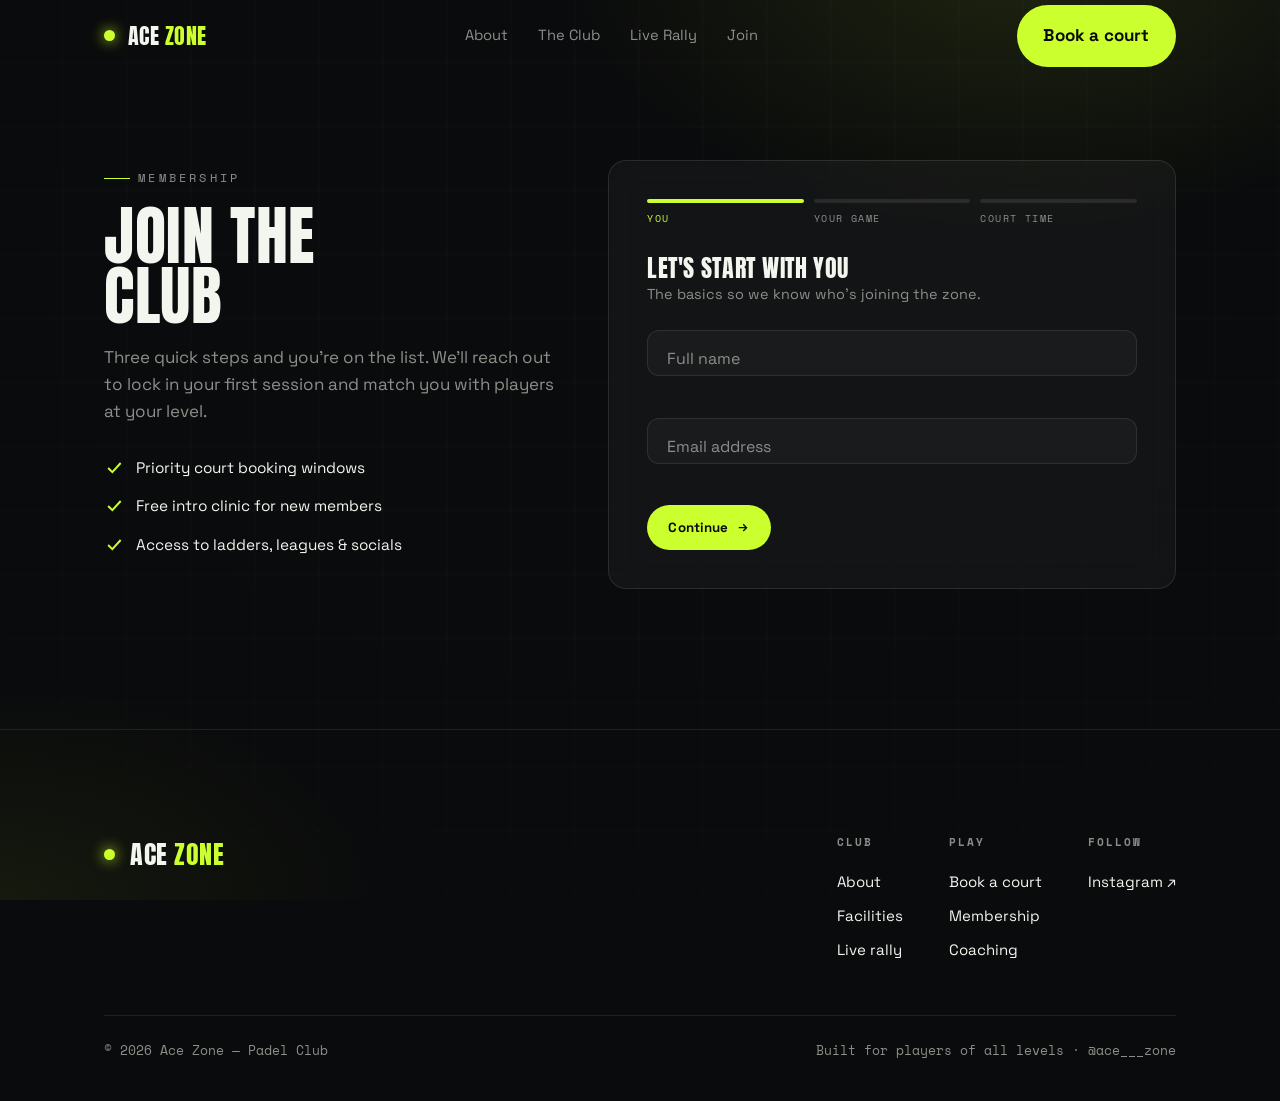
==== join.html @ 7cad42e4 "Embed live rally game in hero, move registration to its own page Removes the standalone rally.html p" ====
<!DOCTYPE html>
<html lang="en">
<head>
<meta charset="UTF-8" />
<meta name="viewport" content="width=device-width, initial-scale=1.0" />
<title>Join the Club — Ace Zone</title>
<meta name="description" content="Join Ace Zone — three quick steps and you're on the list. Premium padel courts, coaching, and a community that plays for keeps." />

<link rel="preconnect" href="https://fonts.googleapis.com">
<link rel="preconnect" href="https://fonts.gstatic.com" crossorigin>
<link href="https://fonts.googleapis.com/css2?family=Anton&family=Space+Grotesk:wght@400;500;600;700&family=Space+Mono:wght@400;700&display=swap" rel="stylesheet">

<link rel="stylesheet" href="styles.css">
</head>
<body>

<!-- ===================== NAV ===================== -->
<header class="nav" id="nav">
  <div class="wrap nav-inner">
    <a class="brand" href="index.html" aria-label="Ace Zone home">
      <span class="dot"></span><b>ACE<span class="z"> ZONE</span></b>
    </a>
    <nav class="nav-links" aria-label="Primary">
      <a href="index.html#about">About</a>
      <a href="index.html#areas">The Club</a>
      <a href="index.html#top">Live Rally</a>
      <a href="join.html">Join</a>
    </nav>
    <div class="nav-cta">
      <a href="join.html" class="btn">Book a court</a>
      <button class="burger" id="burger" aria-label="Open menu" aria-expanded="false" aria-controls="drawer">
        <span></span><span></span><span></span>
      </button>
    </div>
  </div>
</header>

<!-- mobile drawer -->
<nav class="drawer" id="drawer" aria-label="Mobile">
  <a href="index.html#about">About</a>
  <a href="index.html#areas">The Club</a>
  <a href="index.html#top">Live Rally</a>
  <a href="join.html">Join</a>
  <a href="join.html" class="btn drawer-cta">Book a court</a>
  <span class="ig">Instagram · @ace___zone</span>
</nav>

<main id="top">

<!-- ===================== REGISTRATION ===================== -->
<section class="section" id="join" style="padding-top:140px">
  <div class="wrap">
    <div class="join-grid">
      <div class="join-copy">
        <p class="eyebrow reveal">Membership</p>
        <h2 class="h-section reveal" data-delay="1">Join the<br>club</h2>
        <p class="reveal" data-delay="1" style="margin-top:18px">Three quick steps and you're on the list. We'll reach out to lock in your first session and match you with players at your level.</p>
        <ul class="perks reveal" data-delay="2">
          <li><svg viewBox="0 0 24 24" fill="none" stroke="currentColor" stroke-width="2.4"><path d="M5 12l5 5L20 6"/></svg> Priority court booking windows</li>
          <li><svg viewBox="0 0 24 24" fill="none" stroke="currentColor" stroke-width="2.4"><path d="M5 12l5 5L20 6"/></svg> Free intro clinic for new members</li>
          <li><svg viewBox="0 0 24 24" fill="none" stroke="currentColor" stroke-width="2.4"><path d="M5 12l5 5L20 6"/></svg> Access to ladders, leagues &amp; socials</li>
        </ul>
      </div>

      <!-- multi-step form -->
      <div class="form-card glass reveal" data-delay="2">
        <div class="steps-bar" id="stepsBar">
          <div class="step active" data-step="1"><div class="track"><i></i></div><div class="slabel">You</div></div>
          <div class="step" data-step="2"><div class="track"><i></i></div><div class="slabel">Your game</div></div>
          <div class="step" data-step="3"><div class="track"><i></i></div><div class="slabel">Court time</div></div>
        </div>

        <form id="joinForm" novalidate>
          <!-- step 1 -->
          <div class="step-panel show" data-panel="1">
            <h3>Let's start with you</h3>
            <p class="hint">The basics so we know who's joining the zone.</p>
            <div class="field">
              <input type="text" id="fullName" name="fullName" placeholder=" " autocomplete="name" />
              <label for="fullName">Full name</label>
              <div class="err" data-err="fullName"></div>
            </div>
            <div class="field">
              <input type="email" id="email" name="email" placeholder=" " autocomplete="email" />
              <label for="email">Email address</label>
              <div class="err" data-err="email"></div>
            </div>
            <div class="form-nav">
              <button type="button" class="linkbtn" hidden>Back</button>
              <button type="button" class="btn" data-next>Continue
                <svg viewBox="0 0 24 24" fill="none" stroke="currentColor" stroke-width="2.4"><path d="M5 12h14M13 6l6 6-6 6"/></svg>
              </button>
            </div>
          </div>

          <!-- step 2 -->
          <div class="step-panel" data-panel="2">
            <h3>Your game</h3>
            <p class="hint">So we can match you with the right players and courts.</p>
            <div class="field">
              <input type="tel" id="phone" name="phone" placeholder=" " autocomplete="tel" inputmode="tel" />
              <label for="phone">Phone number</label>
              <div class="err" data-err="phone"></div>
            </div>
            <div class="field-group" data-group="skill">
              <span class="gl">Skill level</span>
              <div class="chips">
                <label class="chip"><input type="radio" name="skill" value="Beginner"><span>Beginner</span></label>
                <label class="chip"><input type="radio" name="skill" value="Intermediate"><span>Intermediate</span></label>
                <label class="chip"><input type="radio" name="skill" value="Advanced"><span>Advanced</span></label>
              </div>
              <div class="group-err">Pick the level that fits you best.</div>
            </div>
            <div class="form-nav">
              <button type="button" class="linkbtn" data-back>Back</button>
              <button type="button" class="btn" data-next>Continue
                <svg viewBox="0 0 24 24" fill="none" stroke="currentColor" stroke-width="2.4"><path d="M5 12h14M13 6l6 6-6 6"/></svg>
              </button>
            </div>
          </div>

          <!-- step 3 -->
          <div class="step-panel" data-panel="3">
            <h3>When do you play?</h3>
            <p class="hint">Choose any times that usually work — pick at least one.</p>
            <div class="field-group" data-group="times">
              <span class="gl">Preferred booking times</span>
              <div class="chips">
                <label class="chip"><input type="checkbox" name="times" value="Weekday mornings"><span>Weekday mornings</span></label>
                <label class="chip"><input type="checkbox" name="times" value="Weekday evenings"><span>Weekday evenings</span></label>
                <label class="chip"><input type="checkbox" name="times" value="Weekend mornings"><span>Weekend mornings</span></label>
                <label class="chip"><input type="checkbox" name="times" value="Weekend evenings"><span>Weekend evenings</span></label>
              </div>
              <div class="group-err">Select at least one time that works for you.</div>
            </div>
            <div class="form-nav">
              <button type="button" class="linkbtn" data-back>Back</button>
              <button type="submit" class="btn">Join the club
                <svg viewBox="0 0 24 24" fill="none" stroke="currentColor" stroke-width="2.4"><path d="M5 12l5 5L20 6"/></svg>
              </button>
            </div>
          </div>
        </form>

        <!-- success -->
        <div class="success" id="success" role="status" aria-live="polite">
          <div class="check"><svg viewBox="0 0 24 24" fill="none" stroke="currentColor" stroke-width="2.6"><path d="M5 12l5 5L20 6"/></svg></div>
          <h3>You're on the list</h3>
          <p>We'll text you to lock in your first session and pair you with players at your level.</p>
          <div class="recap" id="recap"></div>
        </div>
      </div>
    </div>
  </div>
</section>
</main>

<!-- ===================== FOOTER ===================== -->
<footer class="foot">
  <div class="wrap">
    <div class="foot-cols">
      <a class="brand" href="index.html"><span class="dot"></span><b>ACE<span class="z"> ZONE</span></b></a>
      <div class="foot-links">
        <div>
          <h5>Club</h5>
          <a href="index.html#about">About</a>
          <a href="index.html#areas">Facilities</a>
          <a href="index.html#top">Live rally</a>
        </div>
        <div>
          <h5>Play</h5>
          <a href="join.html">Book a court</a>
          <a href="join.html">Membership</a>
          <a href="index.html#areas">Coaching</a>
        </div>
        <div>
          <h5>Follow</h5>
          <a href="https://instagram.com/ace___zone" target="_blank" rel="noopener">Instagram &#8599;</a>
        </div>
      </div>
    </div>
    <div class="foot-base">
      <span>&copy; <span id="year"></span> Ace Zone &mdash; Padel Club</span>
      <span>Built for players of all levels &middot; @ace___zone</span>
    </div>
  </div>
</footer>

<script>
const REDUCE = window.matchMedia('(prefers-reduced-motion: reduce)').matches;
if (REDUCE) document.documentElement.classList.add('no-motion');

document.getElementById('year').textContent = new Date().getFullYear();

/* NAV scroll state + mobile drawer */
const nav = document.getElementById('nav');
const burger = document.getElementById('burger');
const drawer = document.getElementById('drawer');
const onScroll = () => nav.classList.toggle('scrolled', window.scrollY > 24);
onScroll();
window.addEventListener('scroll', onScroll, { passive:true });

function setDrawer(open){
  drawer.classList.toggle('open', open);
  burger.classList.toggle('open', open);
  burger.setAttribute('aria-expanded', open);
  document.body.classList.toggle('lock', open);
}
burger.addEventListener('click', () => setDrawer(!drawer.classList.contains('open')));
drawer.querySelectorAll('a').forEach(a => a.addEventListener('click', () => setDrawer(false)));
document.addEventListener('keydown', e => { if (e.key === 'Escape') setDrawer(false); });

/* SCROLL REVEAL */
const reveals = document.querySelectorAll('.reveal');
if (REDUCE || !('IntersectionObserver' in window)){
  reveals.forEach(el => el.classList.add('in'));
} else {
  const io = new IntersectionObserver((entries) => {
    entries.forEach(en => { if (en.isIntersecting){ en.target.classList.add('in'); io.unobserve(en.target); } });
  }, { threshold:.16, rootMargin:'0px 0px -8% 0px' });
  reveals.forEach(el => io.observe(el));
}

/* MULTI-STEP REGISTRATION FORM */
(() => {
  const form    = document.getElementById('joinForm');
  const panels  = [...form.querySelectorAll('.step-panel')];
  const stepEls = [...document.querySelectorAll('#stepsBar .step')];
  const success = document.getElementById('success');
  const recap   = document.getElementById('recap');
  let current = 1;

  const emailRe = /^[^\s@]+@[^\s@]+\.[^\s@]{2,}$/;

  function show(step){
    panels.forEach(p => p.classList.toggle('show', +p.dataset.panel === step));
    stepEls.forEach(s => {
      const n = +s.dataset.step;
      s.classList.toggle('active', n === step);
      s.classList.toggle('done', n < step);
    });
    current = step;
    const first = panels[step-1].querySelector('input');
    if (first && !REDUCE) setTimeout(() => first.focus(), 280);
  }

  form.querySelectorAll('input').forEach(inp => {
    inp.addEventListener('input', () => {
      const f = inp.closest('.field'); if (f) f.classList.remove('invalid');
      const g = inp.closest('.field-group'); if (g) g.classList.remove('invalid');
    });
    inp.addEventListener('change', () => {
      const g = inp.closest('.field-group'); if (g) g.classList.remove('invalid');
    });
  });

  function setErr(name, msg){
    const field = form.querySelector(`[data-err="${name}"]`)?.closest('.field');
    const out   = form.querySelector(`[data-err="${name}"]`);
    if (field) field.classList.add('invalid');
    if (out) out.textContent = msg;
  }

  function validateStep(step){
    let ok = true;
    if (step === 1){
      const name = form.fullName.value.trim();
      const mail = form.email.value.trim();
      if (name.length < 2){ setErr('fullName','Please enter your full name.'); ok = false; }
      if (!emailRe.test(mail)){ setErr('email','Enter a valid email address.'); ok = false; }
    }
    if (step === 2){
      const phone = form.phone.value.replace(/[^\d]/g,'');
      if (phone.length < 7){ setErr('phone','Enter a valid phone number.'); ok = false; }
      const skill = form.querySelector('input[name="skill"]:checked');
      if (!skill){ form.querySelector('[data-group="skill"]').classList.add('invalid'); ok = false; }
    }
    if (step === 3){
      const times = form.querySelectorAll('input[name="times"]:checked');
      if (times.length === 0){ form.querySelector('[data-group="times"]').classList.add('invalid'); ok = false; }
    }
    return ok;
  }

  form.querySelectorAll('[data-next]').forEach(btn => btn.addEventListener('click', () => {
    if (validateStep(current)) show(current + 1);
  }));
  form.querySelectorAll('[data-back]').forEach(btn => btn.addEventListener('click', () => show(current - 1)));

  form.addEventListener('submit', e => {
    e.preventDefault();
    if (!validateStep(3)) return;

    const data = {
      name:  form.fullName.value.trim(),
      email: form.email.value.trim(),
      skill: form.querySelector('input[name="skill"]:checked').value,
      times: [...form.querySelectorAll('input[name="times"]:checked')].map(t => t.value)
    };
    recap.innerHTML =
      `<div><b>NAME</b> &nbsp;${data.name}</div>` +
      `<div><b>LEVEL</b> &nbsp;${data.skill}</div>` +
      `<div><b>TIMES</b> &nbsp;${data.times.join(' &middot; ')}</div>`;

    form.style.display = 'none';
    document.getElementById('stepsBar').style.display = 'none';
    success.classList.add('show');
    success.scrollIntoView({ behavior: REDUCE ? 'auto' : 'smooth', block:'center' });
  });
})();
</script>
</body>
</html>
---- styles.css ----
/* ============================================================
   ACE ZONE — design tokens
   Palette: matte black + charcoal, crisp white, neon "volt" lime
   used STRICTLY for accents / buttons / glow.
   ============================================================ */
:root{
  --ink:        #0A0B0C;   /* page background (matte black) */
  --char:       #121417;   /* panels */
  --char-2:     #181B20;   /* elevated panels */
  --line:       rgba(255,255,255,.09);
  --line-2:     rgba(255,255,255,.16);
  --white:      #F3F5EF;
  --mute:       #8A9089;   /* secondary text */
  --mute-2:     #5C625E;
  --volt:       #CBFF2E;   /* neon accent */
  --volt-deep:  #9ED400;
  --volt-soft:  rgba(203,255,46,.14);
  --ball:       #E8FF52;

  --glass:      rgba(255,255,255,.04);
  --glass-brd:  rgba(255,255,255,.10);

  --maxw: 1200px;
  --pad: clamp(20px, 5vw, 64px);
  --r: 18px;

  --ease: cubic-bezier(.22,.61,.36,1);
}

*{ box-sizing:border-box; }
html{ scroll-behavior:smooth; -webkit-text-size-adjust:100%; }
html.no-motion{ scroll-behavior:auto; }

body{
  margin:0;
  background:var(--ink);
  color:var(--white);
  font-family:"Space Grotesk", system-ui, -apple-system, Segoe UI, Roboto, sans-serif;
  font-size:clamp(15px,1vw + 12px,17px);
  line-height:1.6;
  -webkit-font-smoothing:antialiased;
  overflow-x:hidden;
}
body.lock{ overflow:hidden; }

img{ max-width:100%; display:block; }
a{ color:inherit; text-decoration:none; }
button{ font-family:inherit; cursor:pointer; }
:focus-visible{ outline:2px solid var(--volt); outline-offset:3px; border-radius:4px; }

/* ambient court-glow backdrop */
body::before{
  content:""; position:fixed; inset:0; z-index:-2; pointer-events:none;
  background:
    radial-gradient(60vw 50vh at 80% -5%, rgba(203,255,46,.10), transparent 60%),
    radial-gradient(50vw 40vh at 0% 100%, rgba(203,255,46,.06), transparent 60%),
    var(--ink);
}
/* faint court grid */
body::after{
  content:""; position:fixed; inset:0; z-index:-1; pointer-events:none; opacity:.5;
  background:
    linear-gradient(transparent 95%, rgba(255,255,255,.025) 95%) 0 0/100% 64px,
    linear-gradient(90deg, transparent 95%, rgba(255,255,255,.025) 95%) 0 0/64px 100%;
  mask-image:radial-gradient(120vw 120vh at 50% 30%, #000 35%, transparent 80%);
}

/* ----------  shared layout  ---------- */
.wrap{ width:100%; max-width:var(--maxw); margin-inline:auto; padding-inline:var(--pad); }
.section{ padding-block:clamp(72px,11vw,140px); position:relative; }

.eyebrow{
  font-family:"Space Mono", monospace;
  font-size:.72rem; letter-spacing:.28em; text-transform:uppercase;
  color:var(--volt); display:inline-flex; align-items:center; gap:.7em; margin:0 0 18px;
}
.eyebrow::before{ content:""; width:26px; height:1px; background:var(--volt); display:inline-block; }

h1,h2,h3{ font-family:"Anton", Impact, sans-serif; font-weight:400; text-transform:uppercase; line-height:.94; letter-spacing:.01em; margin:0; }
.h-display{ font-size:clamp(2.6rem,9vw,6.3rem); }
.h-section{ font-size:clamp(2.1rem,5.5vw,4rem); }
.lede{ color:var(--mute); font-size:clamp(1rem,1.4vw,1.18rem); max-width:54ch; }
.volt{ color:var(--volt); }

/* ----------  buttons  ---------- */
.btn{
  --bg:var(--volt); --fg:#0A0B0C;
  display:inline-flex; align-items:center; gap:.6em;
  background:var(--bg); color:var(--fg);
  font-weight:700; letter-spacing:.01em;
  padding:.95em 1.5em; border:1px solid transparent; border-radius:999px;
  position:relative; transition:transform .25s var(--ease), box-shadow .3s var(--ease), background .3s;
}
.btn svg{ width:1em; height:1em; }
.btn:hover{ transform:translateY(-2px); box-shadow:0 10px 34px rgba(203,255,46,.34); }
.btn:active{ transform:translateY(0); }
.btn--ghost{
  background:transparent; color:var(--white); border-color:var(--line-2);
}
.btn--ghost:hover{ border-color:var(--volt); color:var(--volt); box-shadow:0 0 0 1px var(--volt), 0 10px 30px rgba(0,0,0,.4); }

/* glass utility (frosted) ---------------------------------- */
.glass{
  background:var(--glass);
  border:1px solid var(--glass-brd);
  -webkit-backdrop-filter:blur(16px) saturate(150%);
  backdrop-filter:blur(16px) saturate(150%);
}
@media (prefers-reduced-transparency: reduce){
  .glass{ background:#15181C; backdrop-filter:none; -webkit-backdrop-filter:none; }
}

/* ============================================================
   NAV
   ============================================================ */
.nav{ position:fixed; inset:0 0 auto 0; z-index:60; transition:background .4s, border-color .4s; border-bottom:1px solid transparent; }
.nav.scrolled{ background:rgba(10,11,12,.72); -webkit-backdrop-filter:blur(14px); backdrop-filter:blur(14px); border-bottom:1px solid var(--line); }
.nav-inner{ display:flex; align-items:center; justify-content:space-between; height:72px; }
.brand{ display:flex; align-items:center; gap:.6em; font-family:"Anton",sans-serif; font-size:1.35rem; letter-spacing:.02em; text-transform:uppercase; }
.brand .dot{ width:11px; height:11px; border-radius:50%; background:var(--volt); box-shadow:0 0 14px var(--volt); }
.brand b{ font-weight:400; }
.brand .z{ color:var(--volt); }

.nav-links{ display:flex; align-items:center; gap:30px; }
.nav-links a{ font-size:.92rem; color:var(--mute); position:relative; padding:6px 0; transition:color .25s; }
.nav-links a::after{ content:""; position:absolute; left:0; bottom:0; height:1.5px; width:0; background:var(--volt); transition:width .3s var(--ease); }
.nav-links a:hover{ color:var(--white); } .nav-links a:hover::after{ width:100%; }
.nav-cta{ display:flex; align-items:center; gap:16px; }

.burger{ display:none; flex-direction:column; gap:5px; width:42px; height:42px; align-items:center; justify-content:center; background:transparent; border:1px solid var(--line-2); border-radius:12px; }
.burger span{ width:18px; height:2px; background:var(--white); border-radius:2px; transition:transform .3s var(--ease), opacity .2s; }
.burger.open span:nth-child(1){ transform:translateY(7px) rotate(45deg); }
.burger.open span:nth-child(2){ opacity:0; }
.burger.open span:nth-child(3){ transform:translateY(-7px) rotate(-45deg); }

/* mobile drawer */
.drawer{
  position:fixed; inset:0; z-index:55;
  background:rgba(8,9,10,.86); -webkit-backdrop-filter:blur(22px); backdrop-filter:blur(22px);
  display:flex; flex-direction:column; justify-content:center; gap:8px; padding:var(--pad);
  transform:translateY(-100%); transition:transform .5s var(--ease); visibility:hidden;
}
.drawer.open{ transform:translateY(0); visibility:visible; }
.drawer a{ font-family:"Anton",sans-serif; text-transform:uppercase; font-size:clamp(2rem,9vw,3.2rem); color:var(--white); padding:8px 0; border-bottom:1px solid var(--line); transition:color .25s, padding-left .3s var(--ease); }
.drawer a:hover{ color:var(--volt); padding-left:14px; }
.drawer .drawer-cta{ margin-top:28px; }
.drawer .ig{ margin-top:18px; color:var(--mute); font-family:"Space Mono",monospace; font-size:.9rem; }

/* ============================================================
   HERO
   ============================================================ */
.hero{ position:relative; min-height:100svh; display:flex; align-items:center; padding-top:90px; overflow:hidden; }
.hero-grid{ display:grid; grid-template-columns:1.05fr .95fr; gap:48px; align-items:center; width:100%; }
.hero-tag{ font-family:"Space Mono",monospace; font-size:.74rem; letter-spacing:.26em; text-transform:uppercase; color:var(--mute); display:flex; align-items:center; gap:12px; margin-bottom:26px; }
.hero-tag .pill{ color:var(--volt); border:1px solid var(--volt); border-radius:999px; padding:4px 12px; }

.hero h1{ font-size:clamp(3.2rem,11vw,7.4rem); }
.hero h1 .row{ display:block; overflow:hidden; }
.hero h1 .row span{ display:block; transform:translateY(110%); animation:rise .9s var(--ease) forwards; }
.hero h1 .row:nth-child(1) span{ animation-delay:.1s; }
.hero h1 .row:nth-child(2) span{ animation-delay:.22s; }
.hero h1 .row:nth-child(3) span{ animation-delay:.34s; }
@keyframes rise{ to{ transform:translateY(0); } }

.hero-sub{ margin:26px 0 34px; max-width:46ch; color:var(--mute); font-size:clamp(1rem,1.5vw,1.2rem); opacity:0; animation:fade .8s var(--ease) .6s forwards; }
.hero-actions{ display:flex; flex-wrap:wrap; gap:14px; opacity:0; animation:fade .8s var(--ease) .75s forwards; }
.hero-stats{ display:flex; gap:30px; margin-top:42px; opacity:0; animation:fade .8s var(--ease) .9s forwards; flex-wrap:wrap; }
.hero-stats .n{ font-family:"Anton",sans-serif; font-size:1.9rem; color:var(--white); }
.hero-stats .n em{ color:var(--volt); font-style:normal; }
.hero-stats .l{ font-family:"Space Mono",monospace; font-size:.68rem; letter-spacing:.16em; text-transform:uppercase; color:var(--mute); }
@keyframes fade{ to{ opacity:1; } }

.scrollcue{ position:absolute; left:var(--pad); bottom:26px; font-family:"Space Mono",monospace; font-size:.66rem; letter-spacing:.2em; text-transform:uppercase; color:var(--mute); display:flex; align-items:center; gap:10px; }
.scrollcue .bar{ width:1px; height:30px; background:linear-gradient(var(--volt),transparent); display:block; }

/* ============================================================
   HERO LIVE-RALLY GAME (embedded canvas)
   ============================================================ */
.hero-game{
  position:relative; opacity:0; animation:fade 1s var(--ease) .5s forwards;
  width:100%;
  background:var(--char);
  border:1px solid var(--line-2);
  border-radius:var(--r);
  padding:18px;
  box-shadow:0 30px 60px rgba(0,0,0,.55);
}
.hero-game .game-top{
  display:flex; align-items:center; justify-content:space-between;
  margin-bottom:14px; padding-bottom:12px; border-bottom:1px solid var(--line);
}
.hero-game .live-tag{
  display:flex; align-items:center; gap:9px;
  font-family:"Space Mono",monospace; font-size:.7rem; letter-spacing:.18em;
  text-transform:uppercase; color:var(--white);
}
.hero-game .live-tag .dotlive{
  width:8px; height:8px; border-radius:50%;
  background:var(--volt); box-shadow:0 0 10px var(--volt);
  animation:blink 1.4s steps(1,end) infinite;
}
@keyframes blink{ 50%{ opacity:.25; } }
.hero-game .score{
  background:rgba(0,0,0,.4);
  padding:6px 12px; border-radius:8px;
  border:1px solid var(--volt-soft);
  font-family:"Space Mono",monospace; font-size:.72rem;
  letter-spacing:.12em; color:var(--mute); font-weight:700;
}
.hero-game .score span{ color:var(--volt); }

.hero-game .canvas-wrap{
  position:relative; width:100%; background:#000;
  border-radius:12px; overflow:hidden; border:1px solid var(--line);
}
.hero-game canvas{
  display:block; width:100%; height:auto; aspect-ratio:16/9;
}

.hero-game .game-ctrl{
  margin-top:14px;
  display:grid; grid-template-columns:1fr 1fr auto; gap:14px; align-items:end;
}
.hero-game .ctrl-group{ display:flex; flex-direction:column; gap:6px; }
.hero-game .ctrl-group label{
  font-family:"Space Mono",monospace; font-size:.62rem;
  letter-spacing:.14em; text-transform:uppercase; color:var(--mute); font-weight:600;
}
.hero-game .ctrl-group input[type="range"]{
  -webkit-appearance:none; appearance:none;
  width:100%; height:5px; background:rgba(255,255,255,.1);
  border-radius:3px; outline:none;
}
.hero-game .ctrl-group input[type="range"]::-webkit-slider-thumb{
  -webkit-appearance:none; appearance:none;
  width:14px; height:14px; border-radius:50%;
  background:var(--volt); cursor:pointer;
  box-shadow:0 0 10px var(--volt); transition:transform .1s;
}
.hero-game .ctrl-group input[type="range"]::-webkit-slider-thumb:hover{ transform:scale(1.2); }
.hero-game .ctrl-group input[type="range"]::-moz-range-thumb{
  width:14px; height:14px; border-radius:50%;
  background:var(--volt); border:none; cursor:pointer; box-shadow:0 0 10px var(--volt);
}
.hero-game .reset-btn{
  background:transparent; border:1px solid var(--volt); color:var(--volt);
  padding:8px 14px; border-radius:8px; font-weight:700;
  text-transform:uppercase; font-size:.72rem; letter-spacing:.1em;
  cursor:pointer; transition:.2s; height:34px;
}
.hero-game .reset-btn:hover{
  background:var(--volt); color:var(--ink);
  box-shadow:0 0 15px var(--volt-soft);
}

/* ============================================================
   ABOUT — mission / vision / values
   ============================================================ */
.split{ display:grid; grid-template-columns:1fr 1fr; gap:28px; margin-top:46px; }
.statement{ padding:34px; border-radius:var(--r); position:relative; overflow:hidden; }
.statement h3{ font-size:1.5rem; margin-bottom:14px; }
.statement .k{ font-family:"Space Mono",monospace; font-size:.7rem; letter-spacing:.2em; color:var(--volt); text-transform:uppercase; display:block; margin-bottom:18px; }
.statement p{ margin:0; color:var(--mute); font-size:1.06rem; }
.statement::after{ content:""; position:absolute; left:0; top:0; bottom:0; width:3px; background:var(--volt); opacity:.0; transition:opacity .4s; }
.statement:hover::after{ opacity:1; }

.values{ display:grid; grid-template-columns:repeat(4,1fr); gap:18px; margin-top:30px; }
.value{ padding:26px; border-radius:var(--r); position:relative; overflow:hidden; transition:transform .4s var(--ease), border-color .4s; }
.value:hover{ transform:translateY(-6px); border-color:var(--line-2); }
.value .num{ font-family:"Space Mono",monospace; font-size:.72rem; color:var(--mute); letter-spacing:.14em; }
.value h4{ font-family:"Anton",sans-serif; font-weight:400; text-transform:uppercase; font-size:1.5rem; margin:14px 0 10px; }
.value p{ margin:0; color:var(--mute); font-size:.94rem; }
.value .glyph{ width:30px; height:30px; color:var(--volt); margin-top:20px; }
.value .glyph svg{ width:100%; height:100%; }

/* ============================================================
   CLUB AREAS — slider with hover-zoom cards
   ============================================================ */
.areas-head{ display:flex; align-items:flex-end; justify-content:space-between; gap:24px; flex-wrap:wrap; }
.slider-controls{ display:flex; gap:10px; }
.sbtn{ width:50px; height:50px; border-radius:50%; background:transparent; border:1px solid var(--line-2); color:var(--white); display:grid; place-items:center; transition:.3s; }
.sbtn:hover{ border-color:var(--volt); color:var(--volt); }
.sbtn:disabled{ opacity:.3; cursor:not-allowed; }
.sbtn svg{ width:20px; height:20px; }

.rail{ display:flex; gap:22px; margin-top:40px; overflow-x:auto; scroll-snap-type:x mandatory; padding-bottom:14px; scrollbar-width:none; }
.rail::-webkit-scrollbar{ display:none; }
.area{
  scroll-snap-align:start; flex:0 0 clamp(280px,42vw,440px);
  border-radius:var(--r); overflow:hidden; position:relative; min-height:430px;
  border:1px solid var(--line); background:var(--char);
}
.area .media{ position:absolute; inset:0; overflow:hidden; }
.area .media .art{ position:absolute; inset:0; transition:transform .7s var(--ease); }
.area:hover .media .art{ transform:scale(1.08); }
.area .scrim{ position:absolute; inset:0; background:linear-gradient(180deg, rgba(10,11,12,0) 30%, rgba(10,11,12,.5) 60%, rgba(10,11,12,.96) 100%); }
.area .label{ position:absolute; left:24px; right:24px; bottom:24px; z-index:2; }
.area .tagn{ font-family:"Space Mono",monospace; font-size:.68rem; letter-spacing:.18em; text-transform:uppercase; color:var(--volt); }
.area h4{ font-family:"Anton",sans-serif; font-weight:400; text-transform:uppercase; font-size:1.7rem; margin:8px 0 6px; }
.area p{ margin:0; color:var(--mute); font-size:.92rem; max-width:34ch; opacity:0; max-height:0; transition:opacity .4s, max-height .5s var(--ease); }
.area:hover p{ opacity:1; max-height:80px; }

/* ============================================================
   REGISTRATION — multi-step form (join.html)
   ============================================================ */
.join-grid{ display:grid; grid-template-columns:.9fr 1.1fr; gap:40px; align-items:start; margin-top:20px; }
.join-copy p{ color:var(--mute); }
.join-copy .perks{ list-style:none; padding:0; margin:30px 0 0; display:grid; gap:14px; }
.join-copy .perks li{ display:flex; gap:12px; align-items:flex-start; color:var(--white); font-size:.96rem; }
.join-copy .perks svg{ width:20px; height:20px; color:var(--volt); flex:0 0 auto; margin-top:2px; }

.form-card{ padding:clamp(22px,3vw,38px); border-radius:var(--r); }
.steps-bar{ display:flex; align-items:center; gap:10px; margin-bottom:30px; }
.steps-bar .step{ flex:1; }
.steps-bar .track{ height:4px; border-radius:4px; background:var(--line); overflow:hidden; }
.steps-bar .track i{ display:block; height:100%; width:0; background:var(--volt); transition:width .5s var(--ease); }
.steps-bar .step.active .track i,.steps-bar .step.done .track i{ width:100%; }
.steps-bar .slabel{ font-family:"Space Mono",monospace; font-size:.62rem; letter-spacing:.14em; text-transform:uppercase; color:var(--mute); margin-top:8px; }
.steps-bar .step.active .slabel{ color:var(--volt); }

.step-panel{ display:none; animation:none; }
.step-panel.show{ display:block; animation:slideIn .5s var(--ease); }
@keyframes slideIn{ from{ opacity:0; transform:translateX(22px); } to{ opacity:1; transform:translateX(0); } }
.step-panel h3{ font-family:"Anton",sans-serif; font-weight:400; text-transform:uppercase; font-size:1.5rem; margin:0 0 4px; }
.step-panel .hint{ color:var(--mute); font-size:.9rem; margin:0 0 24px; }

.field{ position:relative; margin-bottom:22px; }
.field label{ position:absolute; left:16px; top:16px; color:var(--mute); font-size:1rem; pointer-events:none; transition:.25s var(--ease); transform-origin:left; background:transparent; padding:0 4px; }
.field input{
  width:100%; background:rgba(255,255,255,.03); border:1px solid var(--line);
  border-radius:12px; color:var(--white); font-size:1rem; padding:18px 16px 8px; transition:.3s;
}
.field input:focus{ border-color:var(--volt); background:rgba(203,255,46,.04); box-shadow:0 0 0 3px var(--volt-soft); }
.field input:focus + label,
.field input:not(:placeholder-shown) + label{ top:5px; font-size:.66rem; letter-spacing:.06em; color:var(--volt); transform:scale(1); }
.field input::placeholder{ color:transparent; }
.field.invalid input{ border-color:#ff5757; box-shadow:0 0 0 3px rgba(255,87,87,.16); }
.field .err{ color:#ff7a7a; font-size:.78rem; margin-top:7px; min-height:1em; opacity:0; transform:translateY(-4px); transition:.25s; }
.field.invalid .err{ opacity:1; transform:translateY(0); }

.field-group{ margin-bottom:22px; }
.field-group .gl{ font-family:"Space Mono",monospace; font-size:.66rem; letter-spacing:.14em; text-transform:uppercase; color:var(--mute); display:block; margin-bottom:12px; }
.chips{ display:flex; flex-wrap:wrap; gap:10px; }
.chip{ position:relative; }
.chip input{ position:absolute; opacity:0; inset:0; cursor:pointer; }
.chip span{ display:inline-block; padding:10px 16px; border-radius:999px; border:1px solid var(--line-2); color:var(--mute); font-size:.9rem; transition:.25s; user-select:none; }
.chip:hover span{ color:var(--white); border-color:var(--white); }
.chip input:checked + span{ background:var(--volt); color:#0A0B0C; border-color:var(--volt); font-weight:600; box-shadow:0 6px 20px rgba(203,255,46,.25); }
.chip input:focus-visible + span{ outline:2px solid var(--white); outline-offset:2px; }
.group-err{ color:#ff7a7a; font-size:.78rem; margin-top:10px; min-height:1em; opacity:0; transition:.25s; }
.field-group.invalid .group-err{ opacity:1; }

.form-nav{ display:flex; align-items:center; justify-content:space-between; gap:14px; margin-top:8px; }
.linkbtn{ background:transparent; border:none; color:var(--mute); font-weight:600; font-size:.92rem; padding:10px 4px; transition:color .25s; }
.linkbtn:hover{ color:var(--white); }
.linkbtn[hidden]{ display:none; }

/* success state */
.success{ display:none; text-align:center; padding:18px 6px; }
.success.show{ display:block; animation:slideIn .6s var(--ease); }
.success .check{ width:78px; height:78px; margin:0 auto 22px; border-radius:50%; background:var(--volt-soft); border:1px solid var(--volt); display:grid; place-items:center; }
.success .check svg{ width:38px; height:38px; color:var(--volt); }
.success h3{ font-family:"Anton",sans-serif; font-weight:400; text-transform:uppercase; font-size:1.9rem; margin:0 0 12px; }
.success p{ color:var(--mute); max-width:38ch; margin:0 auto 24px; }
.success .recap{ font-family:"Space Mono",monospace; font-size:.78rem; color:var(--white); background:rgba(255,255,255,.04); border:1px solid var(--line); border-radius:12px; padding:14px 16px; text-align:left; }
.success .recap b{ color:var(--volt); }

/* ============================================================
   FOOTER
   ============================================================ */
.foot{ border-top:1px solid var(--line); padding-block:60px 40px; position:relative; }
.foot-cta{ display:flex; align-items:center; justify-content:space-between; gap:26px; flex-wrap:wrap; padding-bottom:48px; border-bottom:1px solid var(--line); }
.foot-cta h2{ font-size:clamp(1.8rem,5vw,3.4rem); }
.foot-cols{ display:flex; align-items:flex-start; justify-content:space-between; gap:30px; margin-top:44px; flex-wrap:wrap; }
.foot .brand{ font-size:1.6rem; }
.foot-links{ display:flex; gap:46px; flex-wrap:wrap; }
.foot-links div h5{ font-family:"Space Mono",monospace; font-weight:700; font-size:.66rem; letter-spacing:.18em; text-transform:uppercase; color:var(--mute); margin:0 0 14px; }
.foot-links a{ display:block; color:var(--white); font-size:.94rem; padding:5px 0; transition:color .25s; }
.foot-links a:hover{ color:var(--volt); }
.foot-base{ display:flex; align-items:center; justify-content:space-between; gap:16px; margin-top:48px; padding-top:24px; border-top:1px solid var(--line); color:var(--mute); font-size:.82rem; font-family:"Space Mono",monospace; flex-wrap:wrap; }
.foot-base a{ color:var(--mute); } .foot-base a:hover{ color:var(--volt); }

/* ----------  scroll reveal  ---------- */
.reveal{ opacity:0; transform:translateY(34px); transition:opacity .8s var(--ease), transform .8s var(--ease); }
.reveal.in{ opacity:1; transform:none; }
.reveal[data-delay="1"]{ transition-delay:.08s; }
.reveal[data-delay="2"]{ transition-delay:.16s; }
.reveal[data-delay="3"]{ transition-delay:.24s; }
.reveal[data-delay="4"]{ transition-delay:.32s; }

/* reduced motion: kill the moving parts, keep everything visible */
html.no-motion .reveal{ opacity:1 !important; transform:none !important; transition:none; }
html.no-motion .hero h1 .row span,
html.no-motion .hero-sub,html.no-motion .hero-actions,
html.no-motion .hero-stats,html.no-motion .hero-game{ animation:none !important; opacity:1 !important; transform:none !important; }
@media (prefers-reduced-motion: reduce){
  *{ animation-duration:.001ms !important; animation-iteration-count:1 !important; }
}

/* ============================================================
   RESPONSIVE
   ============================================================ */
@media (max-width: 980px){
  .hero-grid{ grid-template-columns:1fr; gap:36px; }
  .hero-game{ max-width:640px; }
  .split{ grid-template-columns:1fr; }
  .values{ grid-template-columns:1fr 1fr; }
  .join-grid{ grid-template-columns:1fr; gap:30px; }
}
@media (max-width: 760px){
  .nav-links{ display:none; }
  .nav-cta .btn{ display:none; }
  .burger{ display:flex; }
  .values{ grid-template-columns:1fr; }
  .foot-cta{ flex-direction:column; align-items:flex-start; }
  .hero-game .game-ctrl{ grid-template-columns:1fr 1fr; }
  .hero-game .reset-btn{ grid-column:1 / -1; }
}
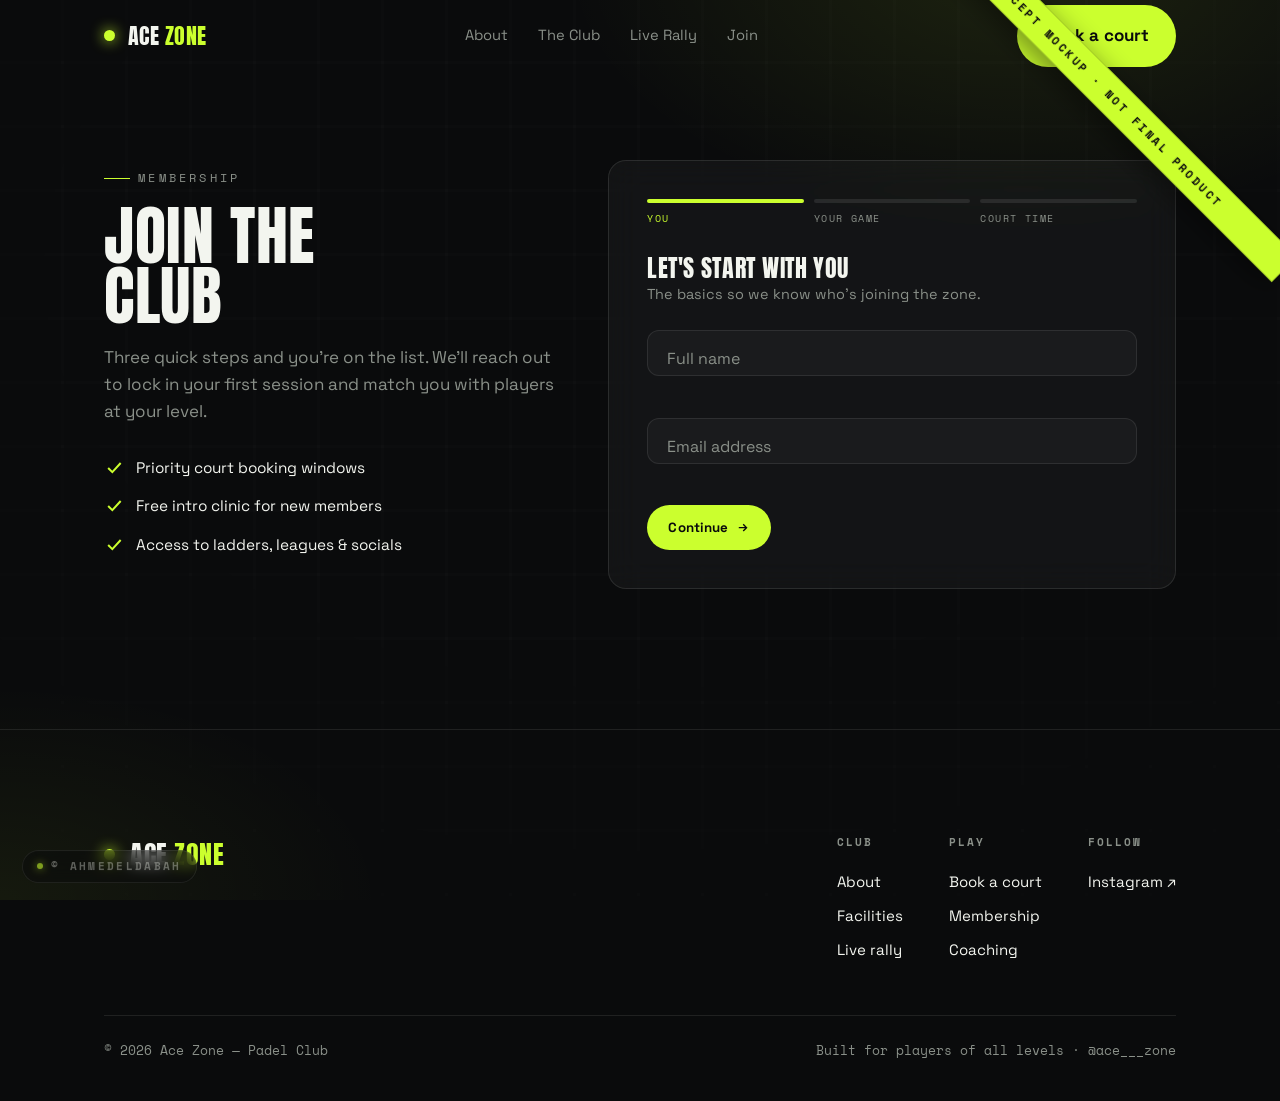
==== commit f71b8981: "Add scroll-following mockup banner and copyright watermark Adds two fixed overlays present on both i" ====
--- a/join.html
+++ b/join.html
@@ -13,6 +13,10 @@
 <link rel="stylesheet" href="styles.css">
 </head>
 <body>
+
+<!-- scroll-following overlays -->
+<div class="scroll-mark scroll-mark--concept" aria-hidden="true">Concept Mockup &middot; Not Final Product</div>
+<div class="scroll-mark scroll-mark--copy"><span class="dot"></span>&copy; AhmedEldabah</div>
 
 <!-- ===================== NAV ===================== -->
 <header class="nav" id="nav">
@@ -196,7 +200,14 @@
 const nav = document.getElementById('nav');
 const burger = document.getElementById('burger');
 const drawer = document.getElementById('drawer');
-const onScroll = () => nav.classList.toggle('scrolled', window.scrollY > 24);
+const markConcept = document.querySelector('.scroll-mark--concept');
+const markCopy    = document.querySelector('.scroll-mark--copy');
+const onScroll = () => {
+  const y = window.scrollY;
+  nav.classList.toggle('scrolled', y > 24);
+  if (markConcept) markConcept.style.transform = `rotate(45deg) translateY(${Math.sin(y * 0.004) * 8}px)`;
+  if (markCopy)    markCopy.style.transform    = `translateY(${Math.sin(y * 0.006 + 1) * 6}px)`;
+};
 onScroll();
 window.addEventListener('scroll', onScroll, { passive:true });
 
--- a/styles.css
+++ b/styles.css
@@ -398,6 +398,63 @@
 }
 
 /* ============================================================
+   SCROLL-FOLLOWING OVERLAYS (mockup banner + copyright watermark)
+   ============================================================ */
+.scroll-mark{
+  position:fixed;
+  pointer-events:none;
+  user-select:none;
+  z-index:90;
+  font-family:"Space Mono", monospace;
+  text-transform:uppercase;
+  will-change:transform;
+}
+
+/* Diagonal "concept mockup" ribbon top-right */
+.scroll-mark--concept{
+  top:74px; right:-78px;
+  background:var(--volt);
+  color:#0A0B0C;
+  font-weight:700;
+  font-size:.7rem;
+  letter-spacing:.22em;
+  padding:9px 90px;
+  transform:rotate(45deg) translateY(0);
+  box-shadow:0 8px 28px rgba(0,0,0,.45), 0 0 0 1px rgba(0,0,0,.2) inset;
+  animation:markPulse 3.6s ease-in-out infinite;
+}
+@keyframes markPulse{
+  0%,100%{ filter:brightness(1); box-shadow:0 8px 28px rgba(0,0,0,.45), 0 0 0 1px rgba(0,0,0,.2) inset; }
+  50%   { filter:brightness(1.08); box-shadow:0 8px 36px rgba(203,255,46,.35), 0 0 0 1px rgba(0,0,0,.2) inset; }
+}
+
+/* Translucent copyright pill bottom-left */
+.scroll-mark--copy{
+  bottom:22px; left:22px;
+  color:rgba(243,245,239,.35);
+  background:rgba(10,11,12,.45);
+  border:1px solid rgba(255,255,255,.08);
+  -webkit-backdrop-filter:blur(8px);
+  backdrop-filter:blur(8px);
+  padding:7px 14px;
+  border-radius:999px;
+  font-size:.66rem;
+  letter-spacing:.22em;
+  font-weight:700;
+  display:inline-flex; align-items:center; gap:8px;
+}
+.scroll-mark--copy .dot{
+  width:6px; height:6px; border-radius:50%;
+  background:var(--volt); opacity:.6;
+  box-shadow:0 0 8px var(--volt);
+}
+
+@media (max-width: 760px){
+  .scroll-mark--concept{ top:64px; right:-90px; font-size:.6rem; padding:7px 100px; }
+  .scroll-mark--copy{ bottom:14px; left:14px; font-size:.58rem; padding:6px 11px; }
+}
+
+/* ============================================================
    RESPONSIVE
    ============================================================ */
 @media (max-width: 980px){
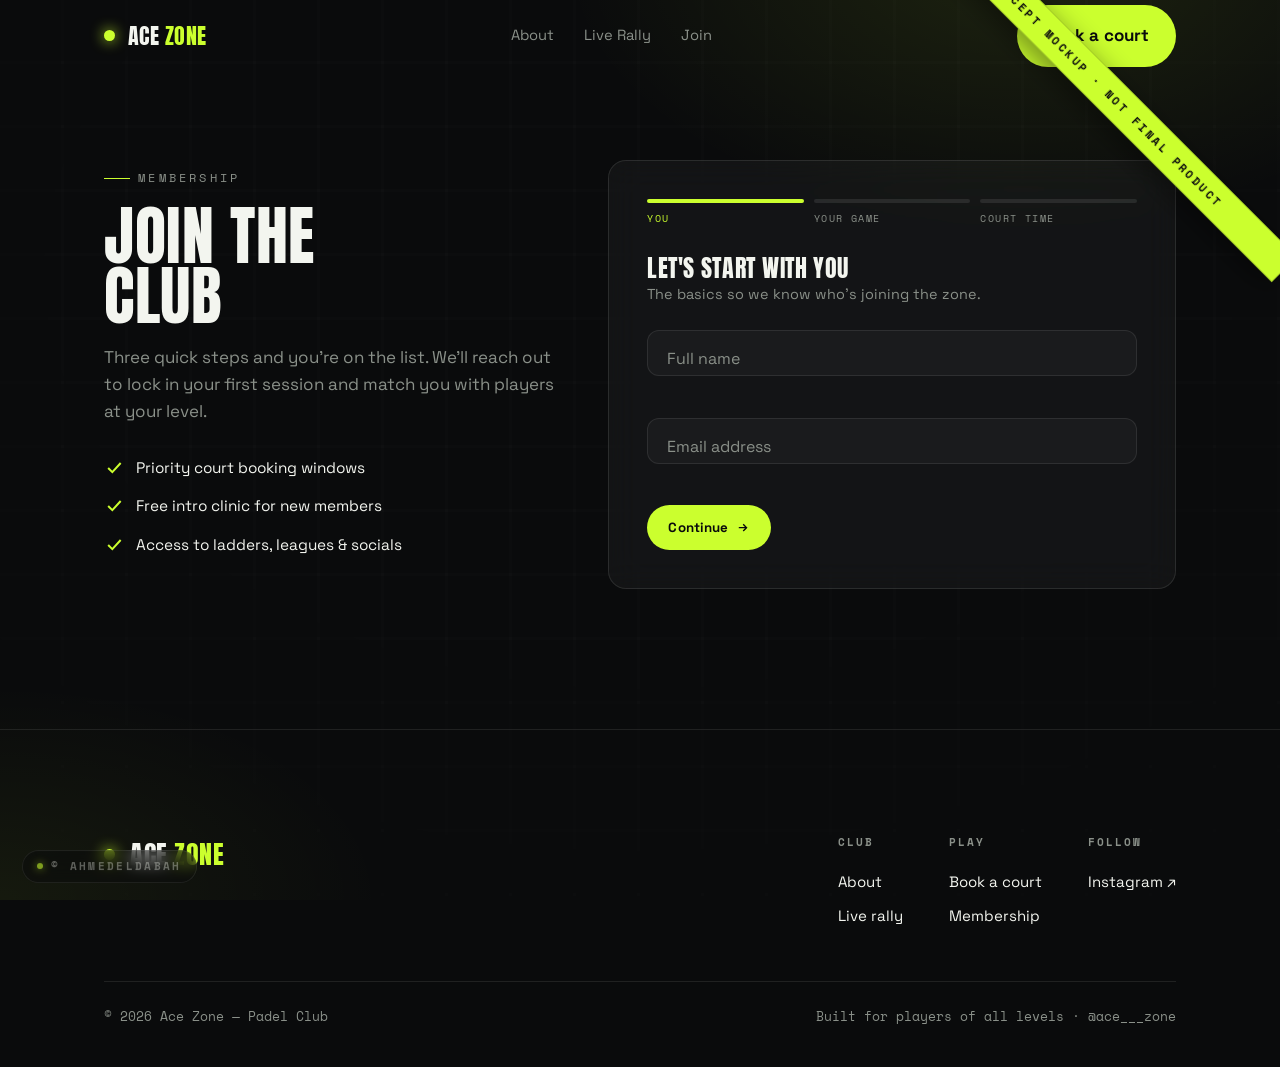
==== commit 90f24ecb: "Mobile fixes, hero/areas cleanup, hourly slots, more motion - Mobile: tighter paddings, scaled hero " ====
--- a/join.html
+++ b/join.html
@@ -26,7 +26,6 @@
     </a>
     <nav class="nav-links" aria-label="Primary">
       <a href="index.html#about">About</a>
-      <a href="index.html#areas">The Club</a>
       <a href="index.html#top">Live Rally</a>
       <a href="join.html">Join</a>
     </nav>
@@ -42,7 +41,6 @@
 <!-- mobile drawer -->
 <nav class="drawer" id="drawer" aria-label="Mobile">
   <a href="index.html#about">About</a>
-  <a href="index.html#areas">The Club</a>
   <a href="index.html#top">Live Rally</a>
   <a href="join.html">Join</a>
   <a href="join.html" class="btn drawer-cta">Book a court</a>
@@ -128,14 +126,24 @@
             <h3>When do you play?</h3>
             <p class="hint">Choose any times that usually work — pick at least one.</p>
             <div class="field-group" data-group="times">
-              <span class="gl">Preferred booking times</span>
-              <div class="chips">
-                <label class="chip"><input type="checkbox" name="times" value="Weekday mornings"><span>Weekday mornings</span></label>
-                <label class="chip"><input type="checkbox" name="times" value="Weekday evenings"><span>Weekday evenings</span></label>
-                <label class="chip"><input type="checkbox" name="times" value="Weekend mornings"><span>Weekend mornings</span></label>
-                <label class="chip"><input type="checkbox" name="times" value="Weekend evenings"><span>Weekend evenings</span></label>
+              <span class="gl">Preferred booking slot (1-hour)</span>
+              <div class="chips chips--slots">
+                <label class="chip"><input type="checkbox" name="times" value="10:00 AM – 11:00 AM"><span>10 – 11 AM</span></label>
+                <label class="chip"><input type="checkbox" name="times" value="11:00 AM – 12:00 PM"><span>11 AM – 12 PM</span></label>
+                <label class="chip"><input type="checkbox" name="times" value="12:00 PM – 1:00 PM"><span>12 – 1 PM</span></label>
+                <label class="chip"><input type="checkbox" name="times" value="1:00 PM – 2:00 PM"><span>1 – 2 PM</span></label>
+                <label class="chip"><input type="checkbox" name="times" value="2:00 PM – 3:00 PM"><span>2 – 3 PM</span></label>
+                <label class="chip"><input type="checkbox" name="times" value="3:00 PM – 4:00 PM"><span>3 – 4 PM</span></label>
+                <label class="chip"><input type="checkbox" name="times" value="4:00 PM – 5:00 PM"><span>4 – 5 PM</span></label>
+                <label class="chip"><input type="checkbox" name="times" value="5:00 PM – 6:00 PM"><span>5 – 6 PM</span></label>
+                <label class="chip"><input type="checkbox" name="times" value="6:00 PM – 7:00 PM"><span>6 – 7 PM</span></label>
+                <label class="chip"><input type="checkbox" name="times" value="7:00 PM – 8:00 PM"><span>7 – 8 PM</span></label>
+                <label class="chip"><input type="checkbox" name="times" value="8:00 PM – 9:00 PM"><span>8 – 9 PM</span></label>
+                <label class="chip"><input type="checkbox" name="times" value="9:00 PM – 10:00 PM"><span>9 – 10 PM</span></label>
+                <label class="chip"><input type="checkbox" name="times" value="10:00 PM – 11:00 PM"><span>10 – 11 PM</span></label>
+                <label class="chip"><input type="checkbox" name="times" value="11:00 PM – 12:00 AM"><span>11 PM – 12 AM</span></label>
               </div>
-              <div class="group-err">Select at least one time that works for you.</div>
+              <div class="group-err">Select at least one slot that works for you.</div>
             </div>
             <div class="form-nav">
               <button type="button" class="linkbtn" data-back>Back</button>
@@ -168,14 +176,12 @@
         <div>
           <h5>Club</h5>
           <a href="index.html#about">About</a>
-          <a href="index.html#areas">Facilities</a>
           <a href="index.html#top">Live rally</a>
         </div>
         <div>
           <h5>Play</h5>
           <a href="join.html">Book a court</a>
           <a href="join.html">Membership</a>
-          <a href="index.html#areas">Coaching</a>
         </div>
         <div>
           <h5>Follow</h5>
@@ -220,6 +226,15 @@
 burger.addEventListener('click', () => setDrawer(!drawer.classList.contains('open')));
 drawer.querySelectorAll('a').forEach(a => a.addEventListener('click', () => setDrawer(false)));
 document.addEventListener('keydown', e => { if (e.key === 'Escape') setDrawer(false); });
+
+/* button ripple position tracking */
+document.querySelectorAll('.btn').forEach(b => {
+  b.addEventListener('pointermove', e => {
+    const r = b.getBoundingClientRect();
+    b.style.setProperty('--mx', ((e.clientX - r.left) / r.width  * 100) + '%');
+    b.style.setProperty('--my', ((e.clientY - r.top)  / r.height * 100) + '%');
+  });
+});
 
 /* SCROLL REVEAL */
 const reveals = document.querySelectorAll('.reveal');
--- a/styles.css
+++ b/styles.css
@@ -449,9 +449,79 @@
   box-shadow:0 0 8px var(--volt);
 }
 
+/* On mobile move the diagonal ribbon to the bottom-right
+   so it doesn't fight with the burger / nav-cta. */
 @media (max-width: 760px){
-  .scroll-mark--concept{ top:64px; right:-90px; font-size:.6rem; padding:7px 100px; }
-  .scroll-mark--copy{ bottom:14px; left:14px; font-size:.58rem; padding:6px 11px; }
+  .scroll-mark--concept{
+    top:auto; right:-72px; bottom:84px;
+    font-size:.58rem; padding:6px 80px; letter-spacing:.18em;
+  }
+  .scroll-mark--copy{
+    bottom:14px; left:14px; font-size:.56rem; padding:5px 10px; letter-spacing:.18em;
+  }
+}
+
+/* ============================================================
+   "MORE ALIVE" MICRO-INTERACTIONS
+   ============================================================ */
+/* subtle button ripple */
+.btn{ overflow:hidden; }
+.btn::before{
+  content:""; position:absolute; inset:0;
+  background:radial-gradient(circle at var(--mx,50%) var(--my,50%), rgba(255,255,255,.35), transparent 55%);
+  opacity:0; transition:opacity .4s var(--ease);
+  pointer-events:none;
+}
+.btn:hover::before{ opacity:1; }
+
+/* value cards: animated volt sweep on hover */
+.value{ background:linear-gradient(140deg, var(--char) 0%, var(--char-2) 100%); }
+.value::before{
+  content:""; position:absolute; left:-40%; top:0; bottom:0; width:30%;
+  background:linear-gradient(110deg, transparent 0%, rgba(203,255,46,.10) 50%, transparent 100%);
+  transform:skewX(-18deg); transition:left .9s var(--ease);
+  pointer-events:none;
+}
+.value:hover::before{ left:130%; }
+.value .glyph{ transition:transform .5s var(--ease), color .3s; }
+.value:hover .glyph{ transform:translateY(-4px) rotate(-6deg); color:var(--volt); }
+
+/* statement cards lift + glow */
+.statement{ transition:transform .4s var(--ease), border-color .4s, box-shadow .4s; }
+.statement:hover{ transform:translateY(-4px); box-shadow:0 18px 40px rgba(0,0,0,.45); }
+
+/* hero pill subtle pulse */
+.hero-tag .pill{ animation:pillPulse 3s ease-in-out infinite; }
+@keyframes pillPulse{
+  0%,100%{ box-shadow:0 0 0 0 rgba(203,255,46,.0); }
+  50%   { box-shadow:0 0 0 6px rgba(203,255,46,.10); }
+}
+
+/* hero h1: volt word gets a slow shimmer */
+.hero h1 .volt{
+  background:linear-gradient(90deg, var(--volt) 0%, #fff 50%, var(--volt) 100%);
+  background-size:200% 100%;
+  -webkit-background-clip:text; background-clip:text;
+  -webkit-text-fill-color:transparent; color:transparent;
+  animation:shimmer 5.5s linear infinite;
+}
+@keyframes shimmer{
+  0%{ background-position:0% 50%; }
+  100%{ background-position:200% 50%; }
+}
+html.no-motion .hero h1 .volt{
+  background:none; -webkit-text-fill-color:initial; color:var(--volt); animation:none;
+}
+
+/* form chips: hover lift */
+.chip span{ transition:transform .25s var(--ease), background .25s, color .25s, border-color .25s, box-shadow .25s; }
+.chip:hover span{ transform:translateY(-2px); }
+
+/* time-slot grid (join page) */
+.chips--slots{ display:grid !important; grid-template-columns:repeat(auto-fill, minmax(118px,1fr)); gap:8px !important; }
+.chips--slots .chip span{
+  display:block; text-align:center; padding:11px 8px;
+  font-family:"Space Mono", monospace; font-size:.78rem; letter-spacing:.04em;
 }
 
 /* ============================================================
@@ -459,17 +529,51 @@
    ============================================================ */
 @media (max-width: 980px){
   .hero-grid{ grid-template-columns:1fr; gap:36px; }
-  .hero-game{ max-width:640px; }
+  .hero-game{ max-width:640px; margin-inline:auto; }
   .split{ grid-template-columns:1fr; }
   .values{ grid-template-columns:1fr 1fr; }
   .join-grid{ grid-template-columns:1fr; gap:30px; }
 }
 @media (max-width: 760px){
+  :root{ --pad: clamp(16px, 5vw, 28px); }
   .nav-links{ display:none; }
   .nav-cta .btn{ display:none; }
   .burger{ display:flex; }
+  .nav-inner{ height:64px; }
+  .brand{ font-size:1.15rem; }
+  .brand .dot{ width:9px; height:9px; }
+
+  .hero{ padding-top:96px; min-height:auto; }
+  .hero h1{ font-size:clamp(2.8rem, 13vw, 4.6rem); }
+  .hero-sub{ margin:20px 0 26px; font-size:1rem; }
+  .hero-actions{ flex-direction:column; align-items:stretch; }
+  .hero-actions .btn{ justify-content:center; }
+  .hero-stats{ gap:20px; margin-top:30px; }
+  .hero-stats .n{ font-size:1.55rem; }
+  .hero-game{ padding:14px; }
+  .hero-game .game-top{ flex-wrap:wrap; gap:8px; }
+  .hero-game .score{ font-size:.62rem; padding:5px 10px; }
+  .hero-game .game-ctrl{ grid-template-columns:1fr 1fr; gap:10px; }
+  .hero-game .reset-btn{ grid-column:1 / -1; height:38px; }
+
   .values{ grid-template-columns:1fr; }
+  .statement{ padding:24px; }
+  .value{ padding:20px; }
+
   .foot-cta{ flex-direction:column; align-items:flex-start; }
-  .hero-game .game-ctrl{ grid-template-columns:1fr 1fr; }
-  .hero-game .reset-btn{ grid-column:1 / -1; }
-}
+  .foot-cols{ flex-direction:column; gap:30px; }
+  .foot-links{ gap:26px; }
+  .foot-base{ flex-direction:column; align-items:flex-start; gap:10px; }
+
+  /* hide the scrollcue on mobile — not enough room */
+  .scrollcue{ display:none; }
+
+  /* registration form a touch tighter */
+  .form-card{ padding:22px; }
+  .chips--slots{ grid-template-columns:repeat(auto-fill, minmax(98px,1fr)); }
+  .chips--slots .chip span{ font-size:.72rem; padding:10px 6px; }
+}
+@media (max-width: 420px){
+  .hero h1{ font-size:clamp(2.3rem, 12vw, 3.4rem); }
+  .hero-stats{ flex-direction:column; gap:14px; }
+}
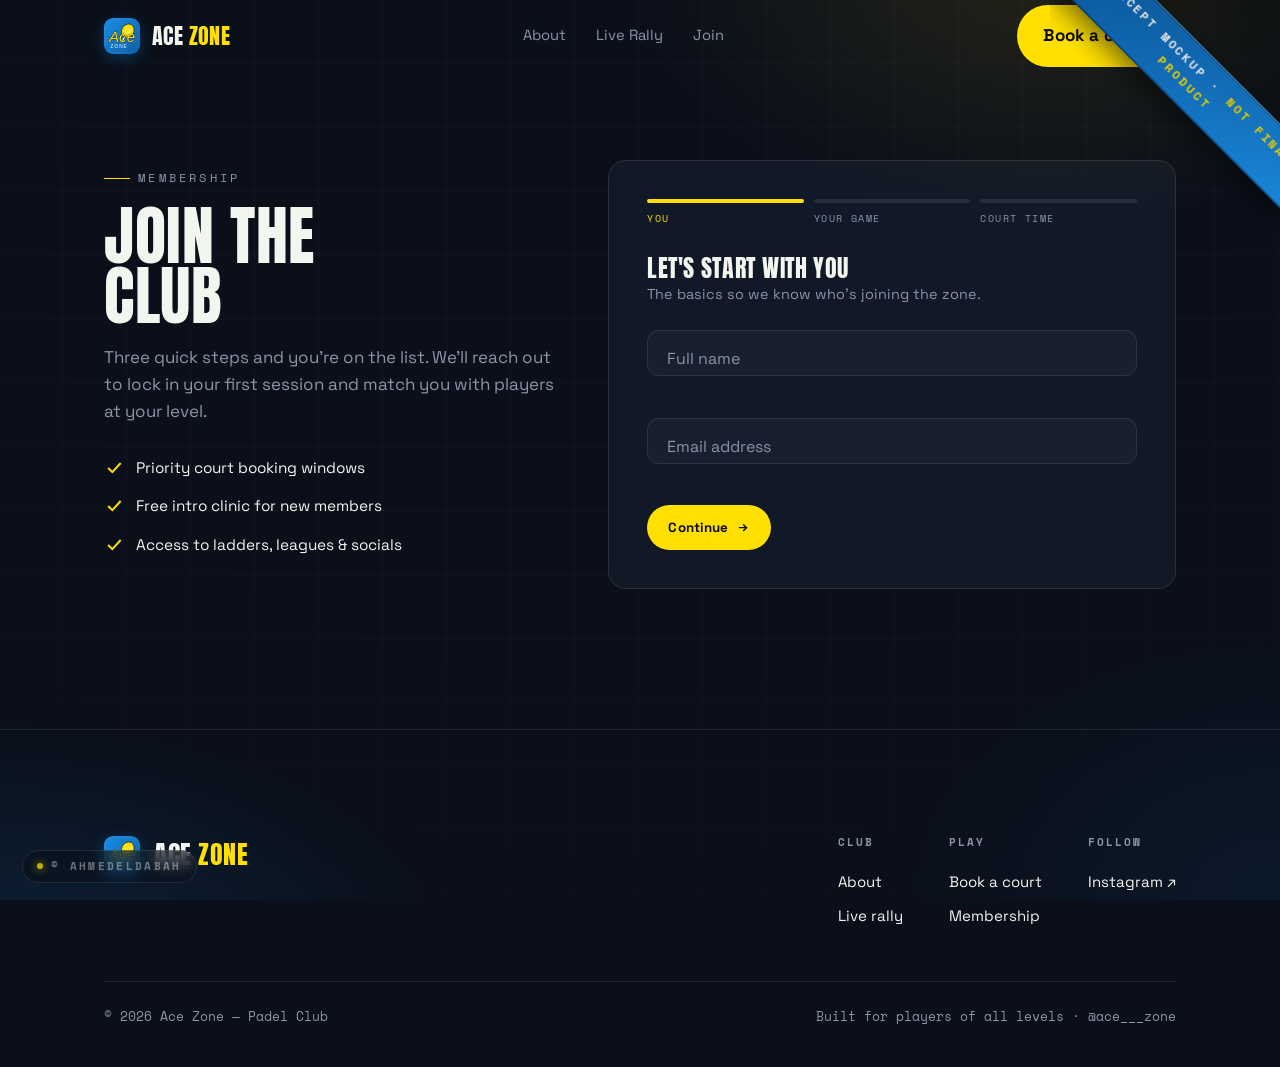
==== commit 874b7416: "Switch to brand palette (blue + yellow), add logo, fix ribbon - Palette: replace the neon-green "vol" ====
--- a/join.html
+++ b/join.html
@@ -15,14 +15,16 @@
 <body>
 
 <!-- scroll-following overlays -->
-<div class="scroll-mark scroll-mark--concept" aria-hidden="true">Concept Mockup &middot; Not Final Product</div>
+<div class="ribbon-corner" aria-hidden="true">
+  <div class="ribbon">Concept Mockup &middot; <b>Not Final Product</b></div>
+</div>
 <div class="scroll-mark scroll-mark--copy"><span class="dot"></span>&copy; AhmedEldabah</div>
 
 <!-- ===================== NAV ===================== -->
 <header class="nav" id="nav">
   <div class="wrap nav-inner">
     <a class="brand" href="index.html" aria-label="Ace Zone home">
-      <span class="dot"></span><b>ACE<span class="z"> ZONE</span></b>
+      <img src="logo.svg" alt="" class="brand-logo"><b>ACE<span class="z"> ZONE</span></b>
     </a>
     <nav class="nav-links" aria-label="Primary">
       <a href="index.html#about">About</a>
@@ -171,7 +173,7 @@
 <footer class="foot">
   <div class="wrap">
     <div class="foot-cols">
-      <a class="brand" href="index.html"><span class="dot"></span><b>ACE<span class="z"> ZONE</span></b></a>
+      <a class="brand" href="index.html"><img src="logo.svg" alt="" class="brand-logo"><b>ACE<span class="z"> ZONE</span></b></a>
       <div class="foot-links">
         <div>
           <h5>Club</h5>
@@ -206,12 +208,12 @@
 const nav = document.getElementById('nav');
 const burger = document.getElementById('burger');
 const drawer = document.getElementById('drawer');
-const markConcept = document.querySelector('.scroll-mark--concept');
+const markConcept = document.querySelector('.ribbon-corner .ribbon');
 const markCopy    = document.querySelector('.scroll-mark--copy');
 const onScroll = () => {
   const y = window.scrollY;
   nav.classList.toggle('scrolled', y > 24);
-  if (markConcept) markConcept.style.transform = `rotate(45deg) translateY(${Math.sin(y * 0.004) * 8}px)`;
+  if (markConcept) markConcept.style.transform = `rotate(45deg) translateY(${Math.sin(y * 0.004) * 5}px)`;
   if (markCopy)    markCopy.style.transform    = `translateY(${Math.sin(y * 0.006 + 1) * 6}px)`;
 };
 onScroll();
--- a/styles.css
+++ b/styles.css
@@ -4,18 +4,25 @@
    used STRICTLY for accents / buttons / glow.
    ============================================================ */
 :root{
-  --ink:        #0A0B0C;   /* page background (matte black) */
-  --char:       #121417;   /* panels */
-  --char-2:     #181B20;   /* elevated panels */
+  --ink:        #0A0F1A;   /* page background — deep navy-tinted black */
+  --char:       #111826;   /* panels */
+  --char-2:     #18202F;   /* elevated panels */
   --line:       rgba(255,255,255,.09);
   --line-2:     rgba(255,255,255,.16);
   --white:      #F3F5EF;
-  --mute:       #8A9089;   /* secondary text */
-  --mute-2:     #5C625E;
-  --volt:       #CBFF2E;   /* neon accent */
-  --volt-deep:  #9ED400;
-  --volt-soft:  rgba(203,255,46,.14);
-  --ball:       #E8FF52;
+  --mute:       #8A95A8;   /* secondary text */
+  --mute-2:     #5C6478;
+
+  /* Brand palette (from Ace Zone logo) */
+  --brand-blue:      #1B8EE6;   /* primary brand blue */
+  --brand-blue-deep: #0D5FA8;
+  --brand-blue-soft: rgba(27,142,230,.16);
+
+  /* Accent = brand yellow (replaces former "volt" green) */
+  --volt:       #FFE000;   /* brand yellow accent */
+  --volt-deep:  #E2C200;
+  --volt-soft:  rgba(255,224,0,.14);
+  --ball:       #FFEC1A;
 
   --glass:      rgba(255,255,255,.04);
   --glass-brd:  rgba(255,255,255,.10);
@@ -48,12 +55,13 @@
 button{ font-family:inherit; cursor:pointer; }
 :focus-visible{ outline:2px solid var(--volt); outline-offset:3px; border-radius:4px; }
 
-/* ambient court-glow backdrop */
+/* ambient court-glow backdrop — brand blue + yellow mix */
 body::before{
   content:""; position:fixed; inset:0; z-index:-2; pointer-events:none;
   background:
-    radial-gradient(60vw 50vh at 80% -5%, rgba(203,255,46,.10), transparent 60%),
-    radial-gradient(50vw 40vh at 0% 100%, rgba(203,255,46,.06), transparent 60%),
+    radial-gradient(55vw 48vh at 82% -4%, rgba(255,224,0,.10), transparent 60%),
+    radial-gradient(60vw 50vh at 0% 110%, rgba(27,142,230,.16), transparent 60%),
+    radial-gradient(45vw 45vh at 100% 100%, rgba(27,142,230,.08), transparent 65%),
     var(--ink);
 }
 /* faint court grid */
@@ -92,7 +100,7 @@
   position:relative; transition:transform .25s var(--ease), box-shadow .3s var(--ease), background .3s;
 }
 .btn svg{ width:1em; height:1em; }
-.btn:hover{ transform:translateY(-2px); box-shadow:0 10px 34px rgba(203,255,46,.34); }
+.btn:hover{ transform:translateY(-2px); box-shadow:0 10px 34px rgba(255,224,0,.34); }
 .btn:active{ transform:translateY(0); }
 .btn--ghost{
   background:transparent; color:var(--white); border-color:var(--line-2);
@@ -114,10 +122,15 @@
    NAV
    ============================================================ */
 .nav{ position:fixed; inset:0 0 auto 0; z-index:60; transition:background .4s, border-color .4s; border-bottom:1px solid transparent; }
-.nav.scrolled{ background:rgba(10,11,12,.72); -webkit-backdrop-filter:blur(14px); backdrop-filter:blur(14px); border-bottom:1px solid var(--line); }
+.nav.scrolled{ background:rgba(10,15,26,.78); -webkit-backdrop-filter:blur(14px); backdrop-filter:blur(14px); border-bottom:1px solid var(--line); }
 .nav-inner{ display:flex; align-items:center; justify-content:space-between; height:72px; }
-.brand{ display:flex; align-items:center; gap:.6em; font-family:"Anton",sans-serif; font-size:1.35rem; letter-spacing:.02em; text-transform:uppercase; }
-.brand .dot{ width:11px; height:11px; border-radius:50%; background:var(--volt); box-shadow:0 0 14px var(--volt); }
+.brand{ display:flex; align-items:center; gap:.55em; font-family:"Anton",sans-serif; font-size:1.35rem; letter-spacing:.02em; text-transform:uppercase; }
+.brand .brand-logo{
+  width:36px; height:36px; border-radius:9px; display:block;
+  box-shadow:0 4px 14px rgba(13,95,168,.45);
+  transition:transform .4s var(--ease);
+}
+.brand:hover .brand-logo{ transform:rotate(-6deg) scale(1.06); }
 .brand b{ font-weight:400; }
 .brand .z{ color:var(--volt); }
 
@@ -330,7 +343,7 @@
   width:100%; background:rgba(255,255,255,.03); border:1px solid var(--line);
   border-radius:12px; color:var(--white); font-size:1rem; padding:18px 16px 8px; transition:.3s;
 }
-.field input:focus{ border-color:var(--volt); background:rgba(203,255,46,.04); box-shadow:0 0 0 3px var(--volt-soft); }
+.field input:focus{ border-color:var(--volt); background:rgba(255,224,0,.04); box-shadow:0 0 0 3px var(--volt-soft); }
 .field input:focus + label,
 .field input:not(:placeholder-shown) + label{ top:5px; font-size:.66rem; letter-spacing:.06em; color:var(--volt); transform:scale(1); }
 .field input::placeholder{ color:transparent; }
@@ -345,7 +358,7 @@
 .chip input{ position:absolute; opacity:0; inset:0; cursor:pointer; }
 .chip span{ display:inline-block; padding:10px 16px; border-radius:999px; border:1px solid var(--line-2); color:var(--mute); font-size:.9rem; transition:.25s; user-select:none; }
 .chip:hover span{ color:var(--white); border-color:var(--white); }
-.chip input:checked + span{ background:var(--volt); color:#0A0B0C; border-color:var(--volt); font-weight:600; box-shadow:0 6px 20px rgba(203,255,46,.25); }
+.chip input:checked + span{ background:var(--volt); color:#0A0B0C; border-color:var(--volt); font-weight:600; box-shadow:0 6px 20px rgba(255,224,0,.25); }
 .chip input:focus-visible + span{ outline:2px solid var(--white); outline-offset:2px; }
 .group-err{ color:#ff7a7a; font-size:.78rem; margin-top:10px; min-height:1em; opacity:0; transition:.25s; }
 .field-group.invalid .group-err{ opacity:1; }
@@ -410,30 +423,58 @@
   will-change:transform;
 }
 
-/* Diagonal "concept mockup" ribbon top-right */
-.scroll-mark--concept{
-  top:74px; right:-78px;
-  background:var(--volt);
-  color:#0A0B0C;
+/* Corner-banner ribbon (top-right). The fixed wrapper clips the
+   ribbon's pointed ends so only the full text is visible. */
+.ribbon-corner{
+  position:fixed;
+  top:0; right:0;
+  width:230px; height:230px;
+  overflow:hidden;
+  pointer-events:none;
+  z-index:90;
+}
+.ribbon-corner::after{
+  /* outer triangular shadow that catches the corner — purely cosmetic */
+  content:""; position:absolute; inset:0;
+  background:linear-gradient(225deg, rgba(0,0,0,.25), transparent 55%);
+}
+.ribbon-corner .ribbon{
+  position:absolute;
+  top:48px; right:-72px;
+  width:320px;
+  text-align:center;
+  background:linear-gradient(90deg, var(--brand-blue-deep), var(--brand-blue));
+  color:#FFFFFF;
+  font-family:"Space Mono", monospace;
+  text-transform:uppercase;
   font-weight:700;
-  font-size:.7rem;
-  letter-spacing:.22em;
-  padding:9px 90px;
-  transform:rotate(45deg) translateY(0);
-  box-shadow:0 8px 28px rgba(0,0,0,.45), 0 0 0 1px rgba(0,0,0,.2) inset;
+  font-size:.74rem;
+  letter-spacing:.24em;
+  padding:10px 0;
+  transform:rotate(45deg);
+  transform-origin:center;
+  box-shadow:0 8px 26px rgba(0,0,0,.5), 0 0 0 1px rgba(0,0,0,.25) inset;
+  border-top:1px solid rgba(255,255,255,.25);
+  border-bottom:1px solid rgba(0,0,0,.35);
   animation:markPulse 3.6s ease-in-out infinite;
+  will-change:transform;
+}
+.ribbon-corner .ribbon b{
+  color:var(--volt);
+  font-weight:700;
+  padding:0 .35em;
 }
 @keyframes markPulse{
-  0%,100%{ filter:brightness(1); box-shadow:0 8px 28px rgba(0,0,0,.45), 0 0 0 1px rgba(0,0,0,.2) inset; }
-  50%   { filter:brightness(1.08); box-shadow:0 8px 36px rgba(203,255,46,.35), 0 0 0 1px rgba(0,0,0,.2) inset; }
+  0%,100%{ filter:brightness(1); }
+  50%   { filter:brightness(1.12); }
 }
 
 /* Translucent copyright pill bottom-left */
 .scroll-mark--copy{
   bottom:22px; left:22px;
-  color:rgba(243,245,239,.35);
-  background:rgba(10,11,12,.45);
-  border:1px solid rgba(255,255,255,.08);
+  color:rgba(243,245,239,.42);
+  background:rgba(10,15,26,.55);
+  border:1px solid rgba(255,255,255,.10);
   -webkit-backdrop-filter:blur(8px);
   backdrop-filter:blur(8px);
   padding:7px 14px;
@@ -445,16 +486,15 @@
 }
 .scroll-mark--copy .dot{
   width:6px; height:6px; border-radius:50%;
-  background:var(--volt); opacity:.6;
+  background:var(--volt); opacity:.75;
   box-shadow:0 0 8px var(--volt);
 }
 
-/* On mobile move the diagonal ribbon to the bottom-right
-   so it doesn't fight with the burger / nav-cta. */
 @media (max-width: 760px){
-  .scroll-mark--concept{
-    top:auto; right:-72px; bottom:84px;
-    font-size:.58rem; padding:6px 80px; letter-spacing:.18em;
+  .ribbon-corner{ width:180px; height:180px; }
+  .ribbon-corner .ribbon{
+    top:34px; right:-80px; width:260px;
+    font-size:.6rem; padding:8px 0; letter-spacing:.18em;
   }
   .scroll-mark--copy{
     bottom:14px; left:14px; font-size:.56rem; padding:5px 10px; letter-spacing:.18em;
@@ -478,7 +518,7 @@
 .value{ background:linear-gradient(140deg, var(--char) 0%, var(--char-2) 100%); }
 .value::before{
   content:""; position:absolute; left:-40%; top:0; bottom:0; width:30%;
-  background:linear-gradient(110deg, transparent 0%, rgba(203,255,46,.10) 50%, transparent 100%);
+  background:linear-gradient(110deg, transparent 0%, rgba(255,224,0,.10) 50%, transparent 100%);
   transform:skewX(-18deg); transition:left .9s var(--ease);
   pointer-events:none;
 }
@@ -493,8 +533,8 @@
 /* hero pill subtle pulse */
 .hero-tag .pill{ animation:pillPulse 3s ease-in-out infinite; }
 @keyframes pillPulse{
-  0%,100%{ box-shadow:0 0 0 0 rgba(203,255,46,.0); }
-  50%   { box-shadow:0 0 0 6px rgba(203,255,46,.10); }
+  0%,100%{ box-shadow:0 0 0 0 rgba(255,224,0,.0); }
+  50%   { box-shadow:0 0 0 6px rgba(255,224,0,.10); }
 }
 
 /* hero h1: volt word gets a slow shimmer */
